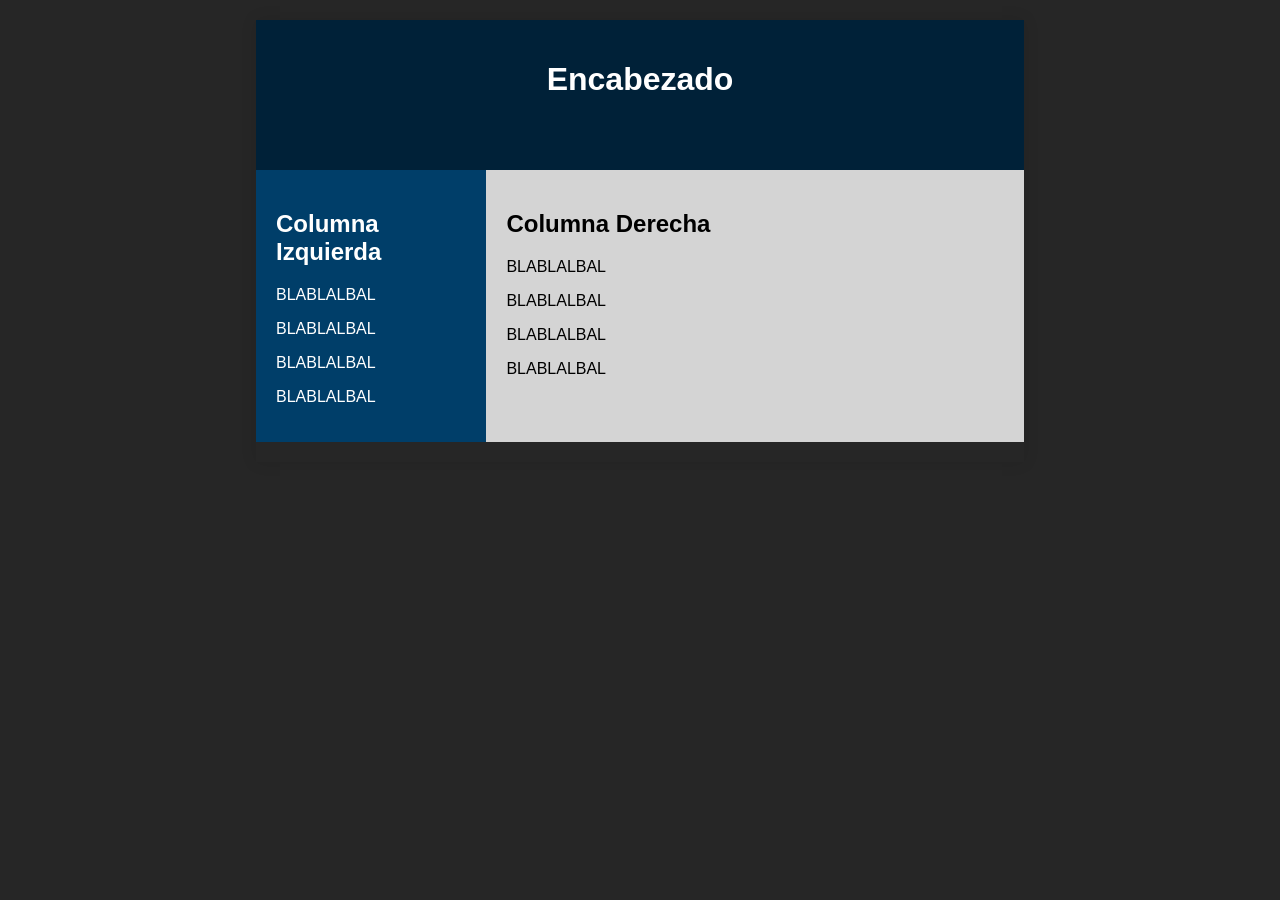
==== CURRICULUM VITAE/curriculumfernando.html @ 28271206 "Creacion de rectangulos igual que la foto" ====
<!DOCTYPE html>
<html lang="es">
<head>
    <meta charset="UTF-8">
    <meta name="viewport" content="width=device-width, initial-scale=1.0">
    <title>POR FA FUNCIONA</title>
    <style>
        /* Estilos básicos para resetear el margen del body */
        body {
            margin: 0;
            padding: 0;
            font-family: Arial, sans-serif;
            background-color: #262626; /* Fondo gris oscuro */
            display: flex;
            justify-content: center;
            align-items: flex-start; /* Cambiado para que suba el contenido */
            min-height: 100vh; /* Asegura que el body ocupe toda la altura de la pantalla */
            overflow-x: hidden; /* Previene el desplazamiento horizontal */
        }

        /* El contenedor principal para todo, centrado */
        .container {
            width: 60%; /* Hace que el contenido no ocupe todo el ancho */
            background-color: #262626; /* Fondo gris oscuro */
            box-shadow: 0 0 15px rgba(0,0,0,0.1); /* Sombra */
            margin-top: 20px; /* Margen superior para subir más */
            padding-bottom: 20px; /* Espacio adicional en la parte inferior */
            box-sizing: border-box; /* Incluye el padding en el ancho total del contenedor */
        }

        /* Rectángulo horizontal superior */
        .header {
            background-color: #002138; /* Color azul oscuro */
            height: 150px; /* Tamaño del encabezado */
            text-align: center;
            padding: 20px;
            color: white;
            box-sizing: border-box; /* Incluye el padding en el ancho total del encabezado */
        }

        /* Contenedor para las dos columnas verticales */
        .main-content {
            display: flex;
            /* Eliminada la altura fija para permitir que las columnas se extiendan según el contenido */
        }

        /* Columna izquierda, más delgada */
        .left-column {
            background-color: #003E69; /* Color azul oscuro aclarado */
            width: 30%; /* El 30% del contenedor */
            padding: 20px;
            box-sizing: border-box; /* Asegura que el padding no afecte el ancho */
            color: #ffffff; /* Texto blanco para contraste */
        }

        /* Columna derecha, más ancha */
        .right-column {
            background-color: #D4D4D4; /* Color gris claro aclarado */
            width: 70%; /* El 70% del contenedor */
            padding: 20px;
            box-sizing: border-box; /* Asegura que el padding no afecte el ancho */
            color: #000000; /* Texto negro para contraste */
        }
    </style>
</head>
<body>

    <!-- Contenedor principal centrado -->
    <div class="container">
        <!-- Rectángulo horizontal superior -->
        <div class="header">
            <h1>Encabezado</h1>
        </div>

        <!-- Dos rectángulos verticales debajo -->
        <div class="main-content">
            <!-- Columna izquierda -->
            <div class="left-column">
                <h2>Columna Izquierda</h2>
                <p>BLABLALBAL</p>
                <p>BLABLALBAL</p>
                <p>BLABLALBAL</p>
                <p>BLABLALBAL</p>
            </div>
            <!-- Columna derecha -->
            <div class="right-column">
                <h2>Columna Derecha</h2>
                <p>BLABLALBAL</p>
                <p>BLABLALBAL</p>
                <p>BLABLALBAL</p>
                <p>BLABLALBAL</p>
            </div>
        </div>
    </div>

</body>
</html>
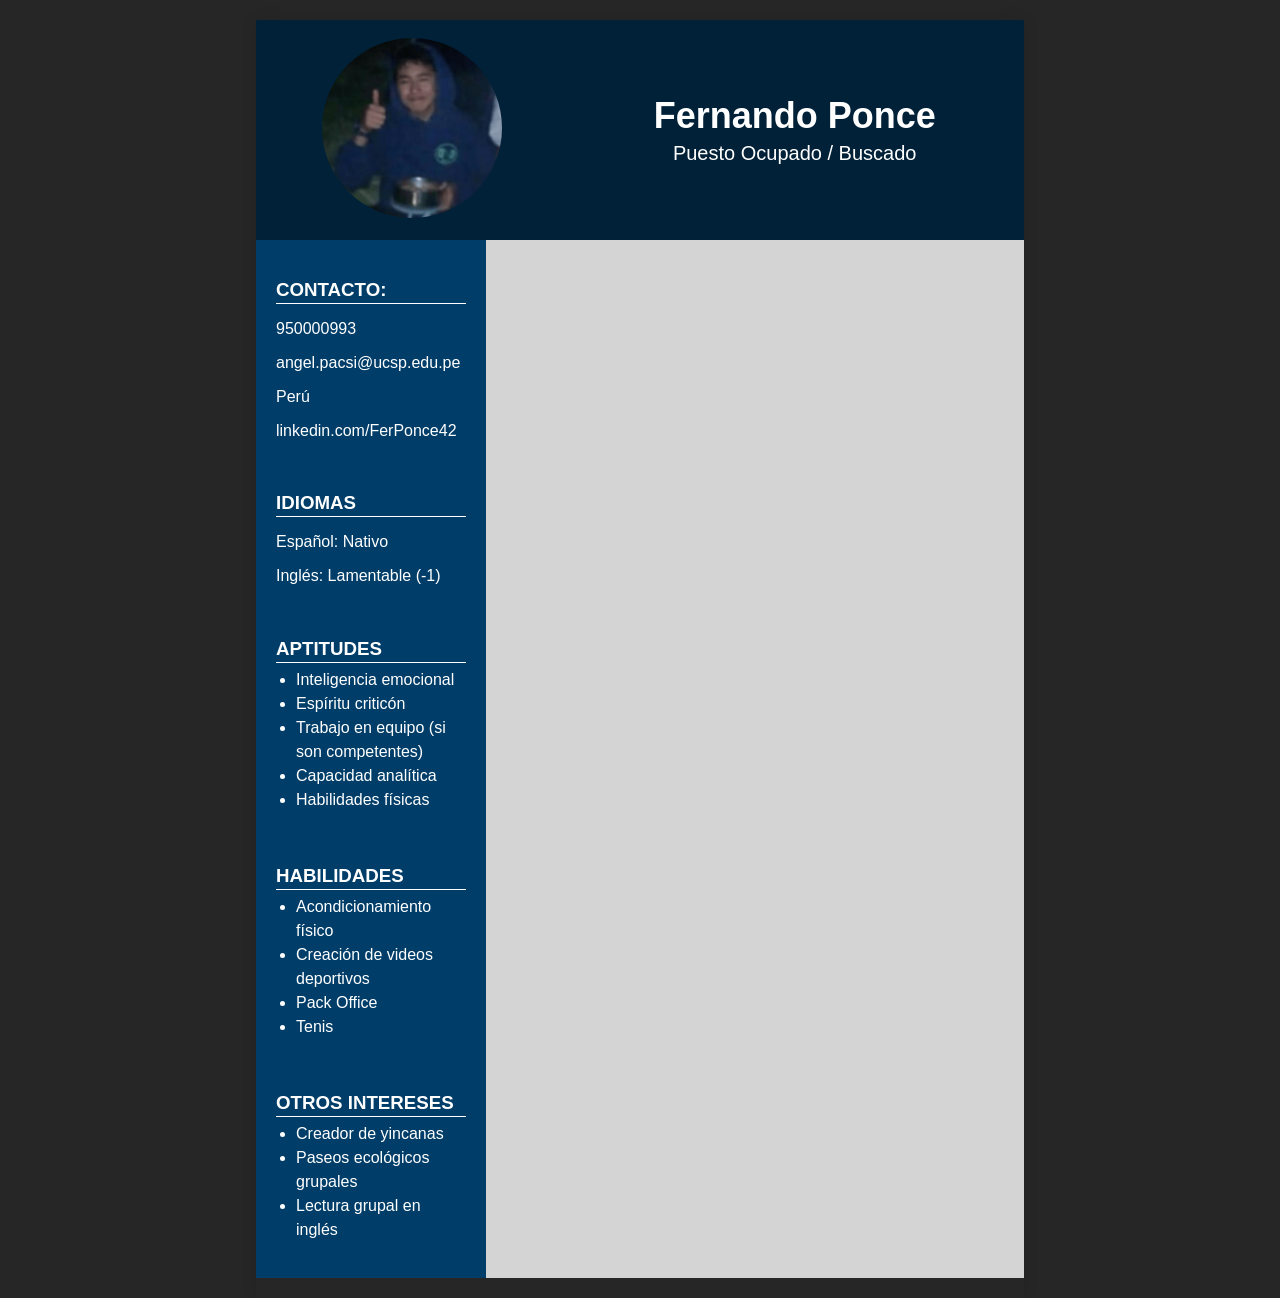
==== commit 541a1f10: "encabezado y columna izquierda terminado masomenos" ====
--- a/CURRICULUM VITAE/curriculumfernando.html
+++ b/CURRICULUM VITAE/curriculumfernando.html
@@ -4,91 +4,75 @@
     <meta charset="UTF-8">
     <meta name="viewport" content="width=device-width, initial-scale=1.0">
     <title>POR FA FUNCIONA</title>
-    <style>
-        /* Estilos básicos para resetear el margen del body */
-        body {
-            margin: 0;
-            padding: 0;
-            font-family: Arial, sans-serif;
-            background-color: #262626; /* Fondo gris oscuro */
-            display: flex;
-            justify-content: center;
-            align-items: flex-start; /* Cambiado para que suba el contenido */
-            min-height: 100vh; /* Asegura que el body ocupe toda la altura de la pantalla */
-            overflow-x: hidden; /* Previene el desplazamiento horizontal */
-        }
+</head>
+<body style="margin: 0; padding: 0; font-family: Arial, sans-serif; background-color: #262626; display: flex; justify-content: center; align-items: flex-start; min-height: 100vh; overflow-x: hidden;">
 
-        /* El contenedor principal para todo, centrado */
-        .container {
-            width: 60%; /* Hace que el contenido no ocupe todo el ancho */
-            background-color: #262626; /* Fondo gris oscuro */
-            box-shadow: 0 0 15px rgba(0,0,0,0.1); /* Sombra */
-            margin-top: 20px; /* Margen superior para subir más */
-            padding-bottom: 20px; /* Espacio adicional en la parte inferior */
-            box-sizing: border-box; /* Incluye el padding en el ancho total del contenedor */
-        }
-
-        /* Rectángulo horizontal superior */
-        .header {
-            background-color: #002138; /* Color azul oscuro */
-            height: 150px; /* Tamaño del encabezado */
-            text-align: center;
-            padding: 20px;
-            color: white;
-            box-sizing: border-box; /* Incluye el padding en el ancho total del encabezado */
-        }
-
-        /* Contenedor para las dos columnas verticales */
-        .main-content {
-            display: flex;
-            /* Eliminada la altura fija para permitir que las columnas se extiendan según el contenido */
-        }
-
-        /* Columna izquierda, más delgada */
-        .left-column {
-            background-color: #003E69; /* Color azul oscuro aclarado */
-            width: 30%; /* El 30% del contenedor */
-            padding: 20px;
-            box-sizing: border-box; /* Asegura que el padding no afecte el ancho */
-            color: #ffffff; /* Texto blanco para contraste */
-        }
-
-        /* Columna derecha, más ancha */
-        .right-column {
-            background-color: #D4D4D4; /* Color gris claro aclarado */
-            width: 70%; /* El 70% del contenedor */
-            padding: 20px;
-            box-sizing: border-box; /* Asegura que el padding no afecte el ancho */
-            color: #000000; /* Texto negro para contraste */
-        }
-    </style>
-</head>
-<body>
-
-    <!-- Contenedor principal centrado -->
-    <div class="container">
-        <!-- Rectángulo horizontal superior -->
-        <div class="header">
-            <h1>Encabezado</h1>
+    <div style="width: 60%; background-color: #262626; box-shadow: 0 0 15px rgba(0,0,0,0.1); margin-top: 20px; padding-bottom: 20px; box-sizing: border-box;">
+        <div style="background-color: #002138; height: 180px; text-align: center; padding: 20px; color: white; display: flex; align-items: center; justify-content: center;">
+            <table style="margin: 0 auto; width: 100%;">
+                <tr>
+                    <td style="padding-right: 20px; vertical-align: middle;">
+                        <img src="fotocara.png" alt="FOTO CARA" style="width: 180px; height: 180px; border-radius: 50%;">
+                    </td>
+                    <td style="text-align: left; vertical-align: middle;">
+                        <div style="text-align: center; padding-left: 20px;">
+                            <h1 style="font-size: 36px; margin: 0;">Fernando Ponce</h1>
+                            <p style="font-size: 20px; margin: 5px 0 0 0;">Puesto Ocupado / Buscado</p>
+                        </div>
+                    </td>
+                </tr>
+            </table>
         </div>
 
-        <!-- Dos rectángulos verticales debajo -->
-        <div class="main-content">
-            <!-- Columna izquierda -->
-            <div class="left-column">
-                <h2>Columna Izquierda</h2>
-                <p>BLABLALBAL</p>
-                <p>BLABLALBAL</p>
-                <p>BLABLALBAL</p>
-                <p>BLABLALBAL</p>
+        <div style="display: flex;">
+            <div style="background-color: #003E69; width: 30%; padding: 20px; box-sizing: border-box; color: #ffffff;">
+                <div>
+                    <h3 style="margin-bottom: 0;">CONTACTO:</h3>
+                    <hr style="border: 0; border-top: 1px solid #ffffff; margin: 2px 0; padding: 0;">
+                    <p>950000993</p>
+                    <p>angel.pacsi@ucsp.edu.pe</p>
+                    <p>Perú</p>
+                    <p>linkedin.com/FerPonce42</p>
+                    <br>
+
+                    <h3 style="margin-bottom: 0;">IDIOMAS</h3>
+                    <hr style="border: 0; border-top: 1px solid #ffffff; margin: 2px 0; padding: 0;">
+                    <p>Español: Nativo</p>
+                    <p>Inglés: Lamentable (-1)</p>
+                    <br>
+
+                    <h3 style="margin-bottom: 0;">APTITUDES</h3>
+                    <hr style="border: 0; border-top: 1px solid #ffffff; margin: 2px 0; padding: 0;">
+                    <ul style="padding-left: 20px; margin-top: 5px; line-height: 1.5;">
+                        <li>Inteligencia emocional</li>
+                        <li>Espíritu criticón</li>
+                        <li>Trabajo en equipo (si son competentes)</li>
+                        <li>Capacidad analítica</li>
+                        <li>Habilidades físicas</li>
+                    </ul>
+                    <br>
+
+                    <h3 style="margin-bottom: 0;">HABILIDADES</h3>
+                    <hr style="border: 0; border-top: 1px solid #ffffff; margin: 2px 0; padding: 0;">
+                    <ul style="padding-left: 20px; margin-top: 5px; line-height: 1.5;">
+                        <li>Acondicionamiento físico</li>
+                        <li>Creación de videos deportivos</li>
+                        <li>Pack Office</li>
+                        <li>Tenis</li>
+                    </ul>
+                    <br>
+
+                    <h3 style="margin-bottom: 0;">OTROS INTERESES</h3>
+                    <hr style="border: 0; border-top: 1px solid #ffffff; margin: 2px 0; padding: 0;">
+                    <ul style="padding-left: 20px; margin-top: 5px; line-height: 1.5;">
+                        <li>Creador de yincanas</li>
+                        <li>Paseos ecológicos grupales</li>
+                        <li>Lectura grupal en inglés</li>
+                    </ul>
+                </div>
             </div>
-            <!-- Columna derecha -->
-            <div class="right-column">
-                <h2>Columna Derecha</h2>
-                <p>BLABLALBAL</p>
-                <p>BLABLALBAL</p>
-                <p>BLABLALBAL</p>
-                <p>BLABLALBAL</p>
+            <div style="background-color: #D4D4D4; width: 70%; padding: 20px; box-sizing: border-box; color: #000000;">
+                <!-- Contenido de la columna derecha -->
             </div>
         </div>
     </div>
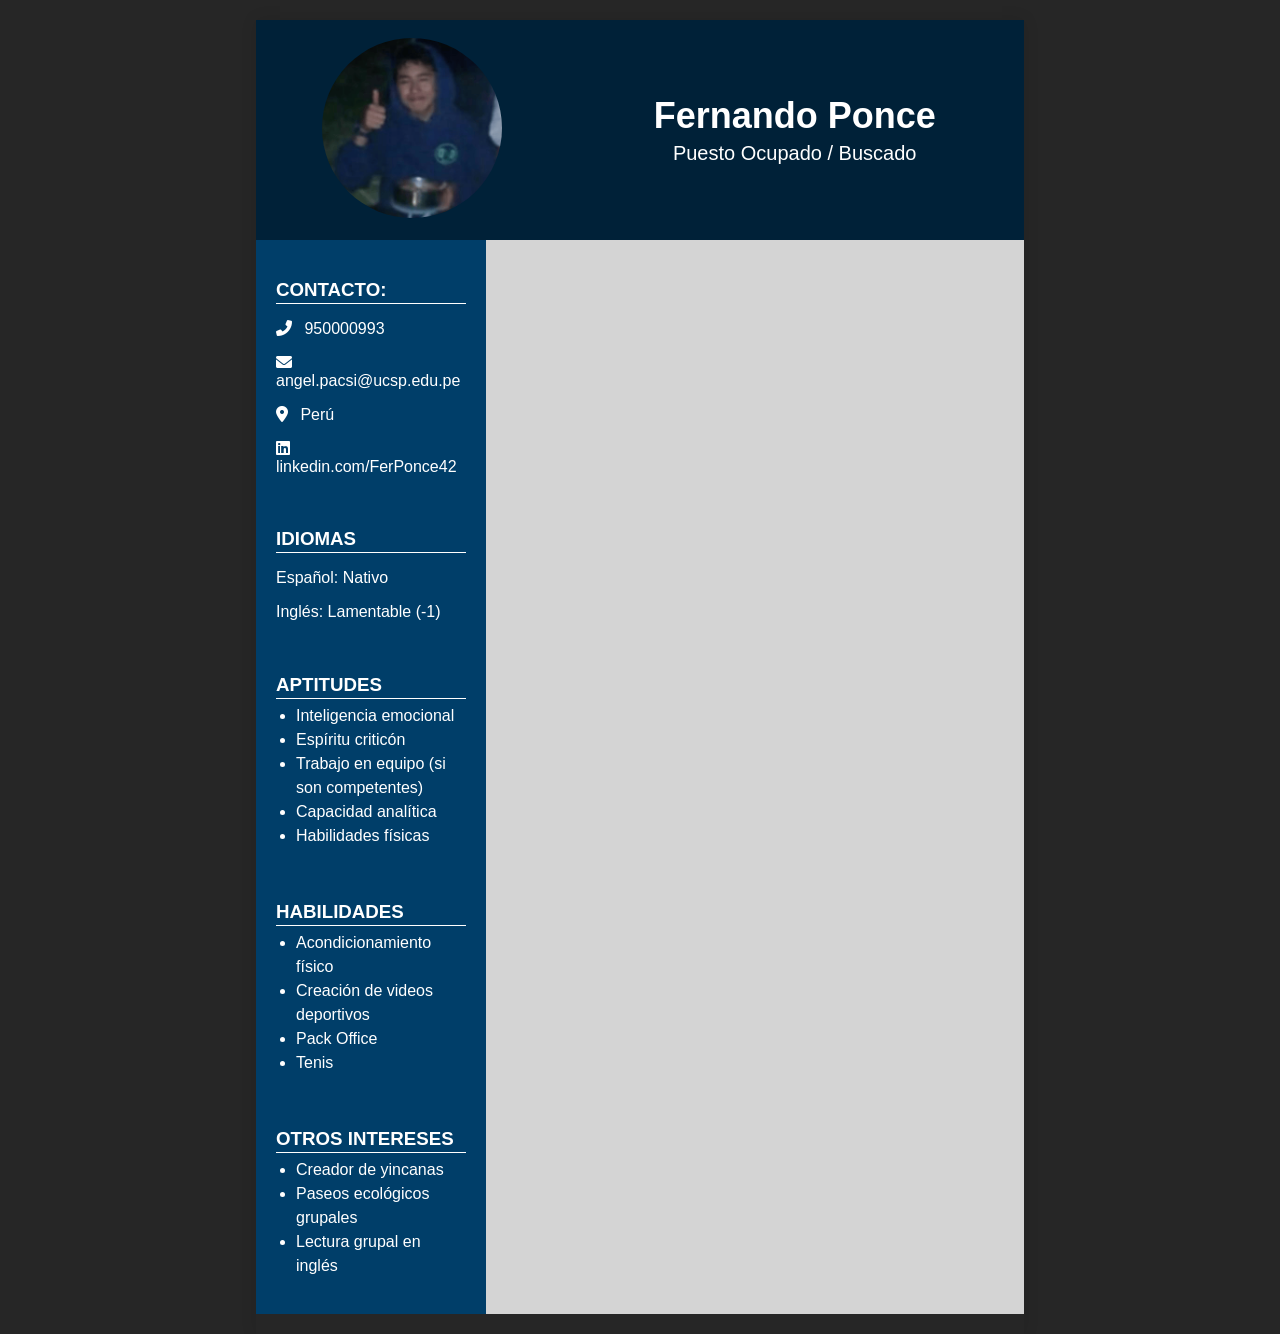
==== commit 107aab11: "ahora si completa la columna izq" ====
--- a/CURRICULUM VITAE/curriculumfernando.html
+++ b/CURRICULUM VITAE/curriculumfernando.html
@@ -4,6 +4,7 @@
     <meta charset="UTF-8">
     <meta name="viewport" content="width=device-width, initial-scale=1.0">
     <title>POR FA FUNCIONA</title>
+    <link rel="stylesheet" href="https://cdnjs.cloudflare.com/ajax/libs/font-awesome/6.0.0-beta3/css/all.min.css">
 </head>
 <body style="margin: 0; padding: 0; font-family: Arial, sans-serif; background-color: #262626; display: flex; justify-content: center; align-items: flex-start; min-height: 100vh; overflow-x: hidden;">
 
@@ -29,10 +30,10 @@
                 <div>
                     <h3 style="margin-bottom: 0;">CONTACTO:</h3>
                     <hr style="border: 0; border-top: 1px solid #ffffff; margin: 2px 0; padding: 0;">
-                    <p>950000993</p>
-                    <p>angel.pacsi@ucsp.edu.pe</p>
-                    <p>Perú</p>
-                    <p>linkedin.com/FerPonce42</p>
+                    <p><i class="fas fa-phone-alt" style="color: #ffffff; margin-right: 8px;"></i> 950000993</p>
+                    <p><i class="fas fa-envelope" style="color: #ffffff; margin-right: 8px;"></i> angel.pacsi@ucsp.edu.pe</p>
+                    <p><i class="fas fa-map-marker-alt" style="color: #ffffff; margin-right: 8px;"></i> Perú</p>
+                    <p><i class="fab fa-linkedin" style="color: #ffffff; margin-right: 8px;"></i> <a href="https://www.linkedin.com/in/FerPonce42" style="color: #ffffff; text-decoration: none;">linkedin.com/FerPonce42</a></p>
                     <br>
 
                     <h3 style="margin-bottom: 0;">IDIOMAS</h3>
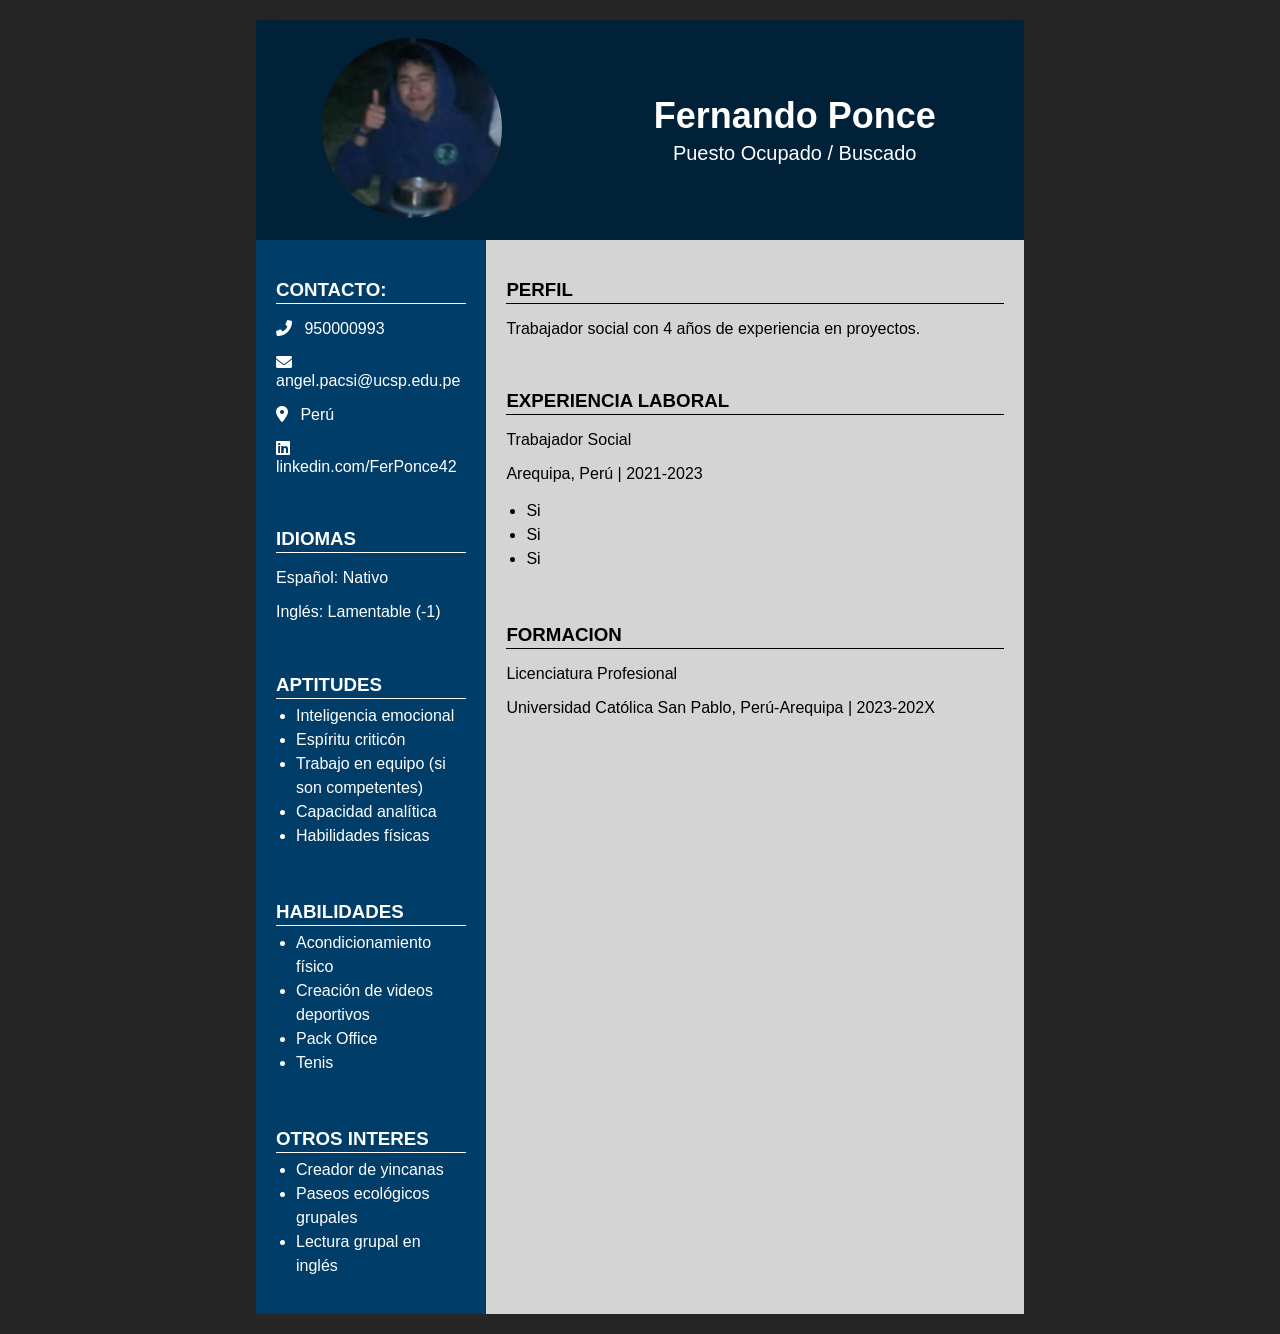
==== commit 633fce59: "se podria decir que termine" ====
--- a/CURRICULUM VITAE/curriculumfernando.html
+++ b/CURRICULUM VITAE/curriculumfernando.html
@@ -4,15 +4,20 @@
     <meta charset="UTF-8">
     <meta name="viewport" content="width=device-width, initial-scale=1.0">
     <title>POR FA FUNCIONA</title>
+    <!-- Carga de iconos de Font Awesome -->
     <link rel="stylesheet" href="https://cdnjs.cloudflare.com/ajax/libs/font-awesome/6.0.0-beta3/css/all.min.css">
 </head>
 <body style="margin: 0; padding: 0; font-family: Arial, sans-serif; background-color: #262626; display: flex; justify-content: center; align-items: flex-start; min-height: 100vh; overflow-x: hidden;">
 
+    <!-- Contenedor principal -->
     <div style="width: 60%; background-color: #262626; box-shadow: 0 0 15px rgba(0,0,0,0.1); margin-top: 20px; padding-bottom: 20px; box-sizing: border-box;">
+        
+        <!-- Sección de encabezado con foto y nombre -->
         <div style="background-color: #002138; height: 180px; text-align: center; padding: 20px; color: white; display: flex; align-items: center; justify-content: center;">
             <table style="margin: 0 auto; width: 100%;">
                 <tr>
                     <td style="padding-right: 20px; vertical-align: middle;">
+                        <!-- Imagen de perfil -->
                         <img src="fotocara.png" alt="FOTO CARA" style="width: 180px; height: 180px; border-radius: 50%;">
                     </td>
                     <td style="text-align: left; vertical-align: middle;">
@@ -25,7 +30,9 @@
             </table>
         </div>
 
+        <!-- Contenedor de las columnas -->
         <div style="display: flex;">
+            <!-- Columna izquierda: Contacto, Idiomas, Aptitudes, Habilidades, Otros Intereses -->
             <div style="background-color: #003E69; width: 30%; padding: 20px; box-sizing: border-box; color: #ffffff;">
                 <div>
                     <h3 style="margin-bottom: 0;">CONTACTO:</h3>
@@ -63,7 +70,7 @@
                     </ul>
                     <br>
 
-                    <h3 style="margin-bottom: 0;">OTROS INTERESES</h3>
+                    <h3 style="margin-bottom: 0;">OTROS INTERES</h3>
                     <hr style="border: 0; border-top: 1px solid #ffffff; margin: 2px 0; padding: 0;">
                     <ul style="padding-left: 20px; margin-top: 5px; line-height: 1.5;">
                         <li>Creador de yincanas</li>
@@ -72,8 +79,29 @@
                     </ul>
                 </div>
             </div>
+
+            <!-- Columna derecha: Perfil, Experiencia Laboral, Formación -->
             <div style="background-color: #D4D4D4; width: 70%; padding: 20px; box-sizing: border-box; color: #000000;">
-                <!-- Contenido de la columna derecha -->
+                <h3 style="margin-bottom: 0;">PERFIL</h3>
+                <hr style="border: 0; border-top: 1px solid #000000; margin: 2px 0; padding: 0;">
+                <p>Trabajador social con 4 años de experiencia en proyectos.</p>
+                <br>
+
+                <h3 style="margin-bottom: 0;">EXPERIENCIA LABORAL</h3>
+                <hr style="border: 0; border-top: 1px solid #000000; margin: 2px 0; padding: 0;">
+                <p>Trabajador Social</p>
+                <p>Arequipa, Perú  | 2021-2023</p>
+                <ul style="padding-left: 20px; margin-top: 5px; line-height: 1.5;">
+                    <li>Si</li>
+                    <li>Si</li>
+                    <li>Si</li>
+                </ul>
+                <br>
+
+                <h3 style="margin-bottom: 0;">FORMACION</h3>
+                <hr style="border: 0; border-top: 1px solid #000000; margin: 2px 0; padding: 0;">
+                <p>Licenciatura Profesional</p>
+                <p>Universidad Católica San Pablo, Perú-Arequipa | 2023-202X</p>
             </div>
         </div>
     </div>
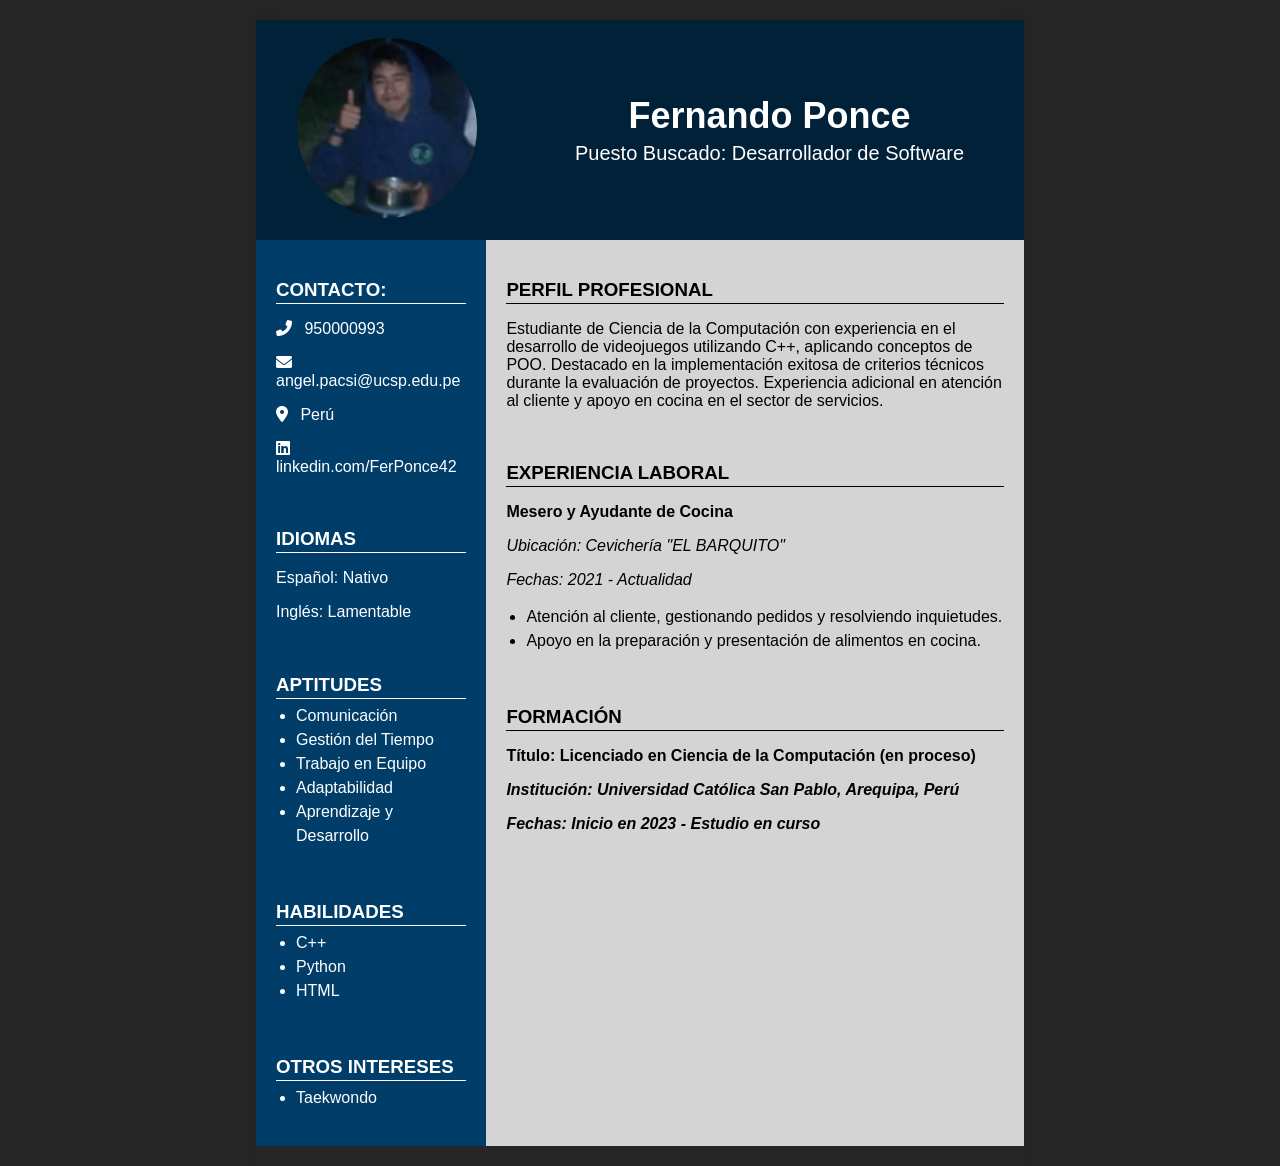
==== commit d0c2d33b: "curriculum vitae COMPLETO" ====
--- a/CURRICULUM VITAE/curriculumfernando.html
+++ b/CURRICULUM VITAE/curriculumfernando.html
@@ -3,7 +3,7 @@
 <head>
     <meta charset="UTF-8">
     <meta name="viewport" content="width=device-width, initial-scale=1.0">
-    <title>POR FA FUNCIONA</title>
+    <title>Currículum de Fernando Ponce</title>
     <!-- Carga de iconos de Font Awesome -->
     <link rel="stylesheet" href="https://cdnjs.cloudflare.com/ajax/libs/font-awesome/6.0.0-beta3/css/all.min.css">
 </head>
@@ -23,7 +23,7 @@
                     <td style="text-align: left; vertical-align: middle;">
                         <div style="text-align: center; padding-left: 20px;">
                             <h1 style="font-size: 36px; margin: 0;">Fernando Ponce</h1>
-                            <p style="font-size: 20px; margin: 5px 0 0 0;">Puesto Ocupado / Buscado</p>
+                            <p style="font-size: 20px; margin: 5px 0 0 0;">Puesto Buscado: Desarrollador de Software</p>
                         </div>
                     </td>
                 </tr>
@@ -46,62 +46,60 @@
                     <h3 style="margin-bottom: 0;">IDIOMAS</h3>
                     <hr style="border: 0; border-top: 1px solid #ffffff; margin: 2px 0; padding: 0;">
                     <p>Español: Nativo</p>
-                    <p>Inglés: Lamentable (-1)</p>
+                    <p>Inglés: Lamentable</p>
                     <br>
 
                     <h3 style="margin-bottom: 0;">APTITUDES</h3>
                     <hr style="border: 0; border-top: 1px solid #ffffff; margin: 2px 0; padding: 0;">
                     <ul style="padding-left: 20px; margin-top: 5px; line-height: 1.5;">
-                        <li>Inteligencia emocional</li>
-                        <li>Espíritu criticón</li>
-                        <li>Trabajo en equipo (si son competentes)</li>
-                        <li>Capacidad analítica</li>
-                        <li>Habilidades físicas</li>
+                        <li>Comunicación</li>
+                        <li>Gestión del Tiempo</li>
+                        <li>Trabajo en Equipo</li>
+                        <li>Adaptabilidad</li>
+                        <li>Aprendizaje y Desarrollo</li>
                     </ul>
                     <br>
 
                     <h3 style="margin-bottom: 0;">HABILIDADES</h3>
                     <hr style="border: 0; border-top: 1px solid #ffffff; margin: 2px 0; padding: 0;">
                     <ul style="padding-left: 20px; margin-top: 5px; line-height: 1.5;">
-                        <li>Acondicionamiento físico</li>
-                        <li>Creación de videos deportivos</li>
-                        <li>Pack Office</li>
-                        <li>Tenis</li>
+                        <li>C++</li>
+                        <li>Python</li>
+                        <li>HTML</li>
                     </ul>
                     <br>
 
-                    <h3 style="margin-bottom: 0;">OTROS INTERES</h3>
+                    <h3 style="margin-bottom: 0;">OTROS INTERESES</h3>
                     <hr style="border: 0; border-top: 1px solid #ffffff; margin: 2px 0; padding: 0;">
                     <ul style="padding-left: 20px; margin-top: 5px; line-height: 1.5;">
-                        <li>Creador de yincanas</li>
-                        <li>Paseos ecológicos grupales</li>
-                        <li>Lectura grupal en inglés</li>
+                        <li>Taekwondo</li>
                     </ul>
                 </div>
             </div>
 
             <!-- Columna derecha: Perfil, Experiencia Laboral, Formación -->
             <div style="background-color: #D4D4D4; width: 70%; padding: 20px; box-sizing: border-box; color: #000000;">
-                <h3 style="margin-bottom: 0;">PERFIL</h3>
+                <h3 style="margin-bottom: 0;">PERFIL PROFESIONAL</h3>
                 <hr style="border: 0; border-top: 1px solid #000000; margin: 2px 0; padding: 0;">
-                <p>Trabajador social con 4 años de experiencia en proyectos.</p>
+                <p>Estudiante de Ciencia de la Computación con experiencia en el desarrollo de videojuegos utilizando C++, aplicando conceptos de POO. Destacado en la implementación exitosa de criterios técnicos durante la evaluación de proyectos. Experiencia adicional en atención al cliente y apoyo en cocina en el sector de servicios.</p>
                 <br>
 
                 <h3 style="margin-bottom: 0;">EXPERIENCIA LABORAL</h3>
                 <hr style="border: 0; border-top: 1px solid #000000; margin: 2px 0; padding: 0;">
-                <p>Trabajador Social</p>
-                <p>Arequipa, Perú  | 2021-2023</p>
+                <p><strong>Mesero y Ayudante de Cocina</strong></p>
+                <p><i>Ubicación: Cevichería "EL BARQUITO"</i></p>
+                <p><i>Fechas: 2021 - Actualidad</i></p>
                 <ul style="padding-left: 20px; margin-top: 5px; line-height: 1.5;">
-                    <li>Si</li>
-                    <li>Si</li>
-                    <li>Si</li>
+                    <li>Atención al cliente, gestionando pedidos y resolviendo inquietudes.</li>
+                    <li>Apoyo en la preparación y presentación de alimentos en cocina.</li>
                 </ul>
                 <br>
 
-                <h3 style="margin-bottom: 0;">FORMACION</h3>
+                <h3 style="margin-bottom: 0;">FORMACIÓN</h3>
                 <hr style="border: 0; border-top: 1px solid #000000; margin: 2px 0; padding: 0;">
-                <p>Licenciatura Profesional</p>
-                <p>Universidad Católica San Pablo, Perú-Arequipa | 2023-202X</p>
+                <p><strong>Título: Licenciado en Ciencia de la Computación (en proceso)</strong></p>
+                <p><strong><em>Institución: Universidad Católica San Pablo, Arequipa, Perú</em></strong></p>
+                <p><strong><em>Fechas: Inicio en 2023 - Estudio en curso</em></strong></p>
             </div>
         </div>
     </div>
